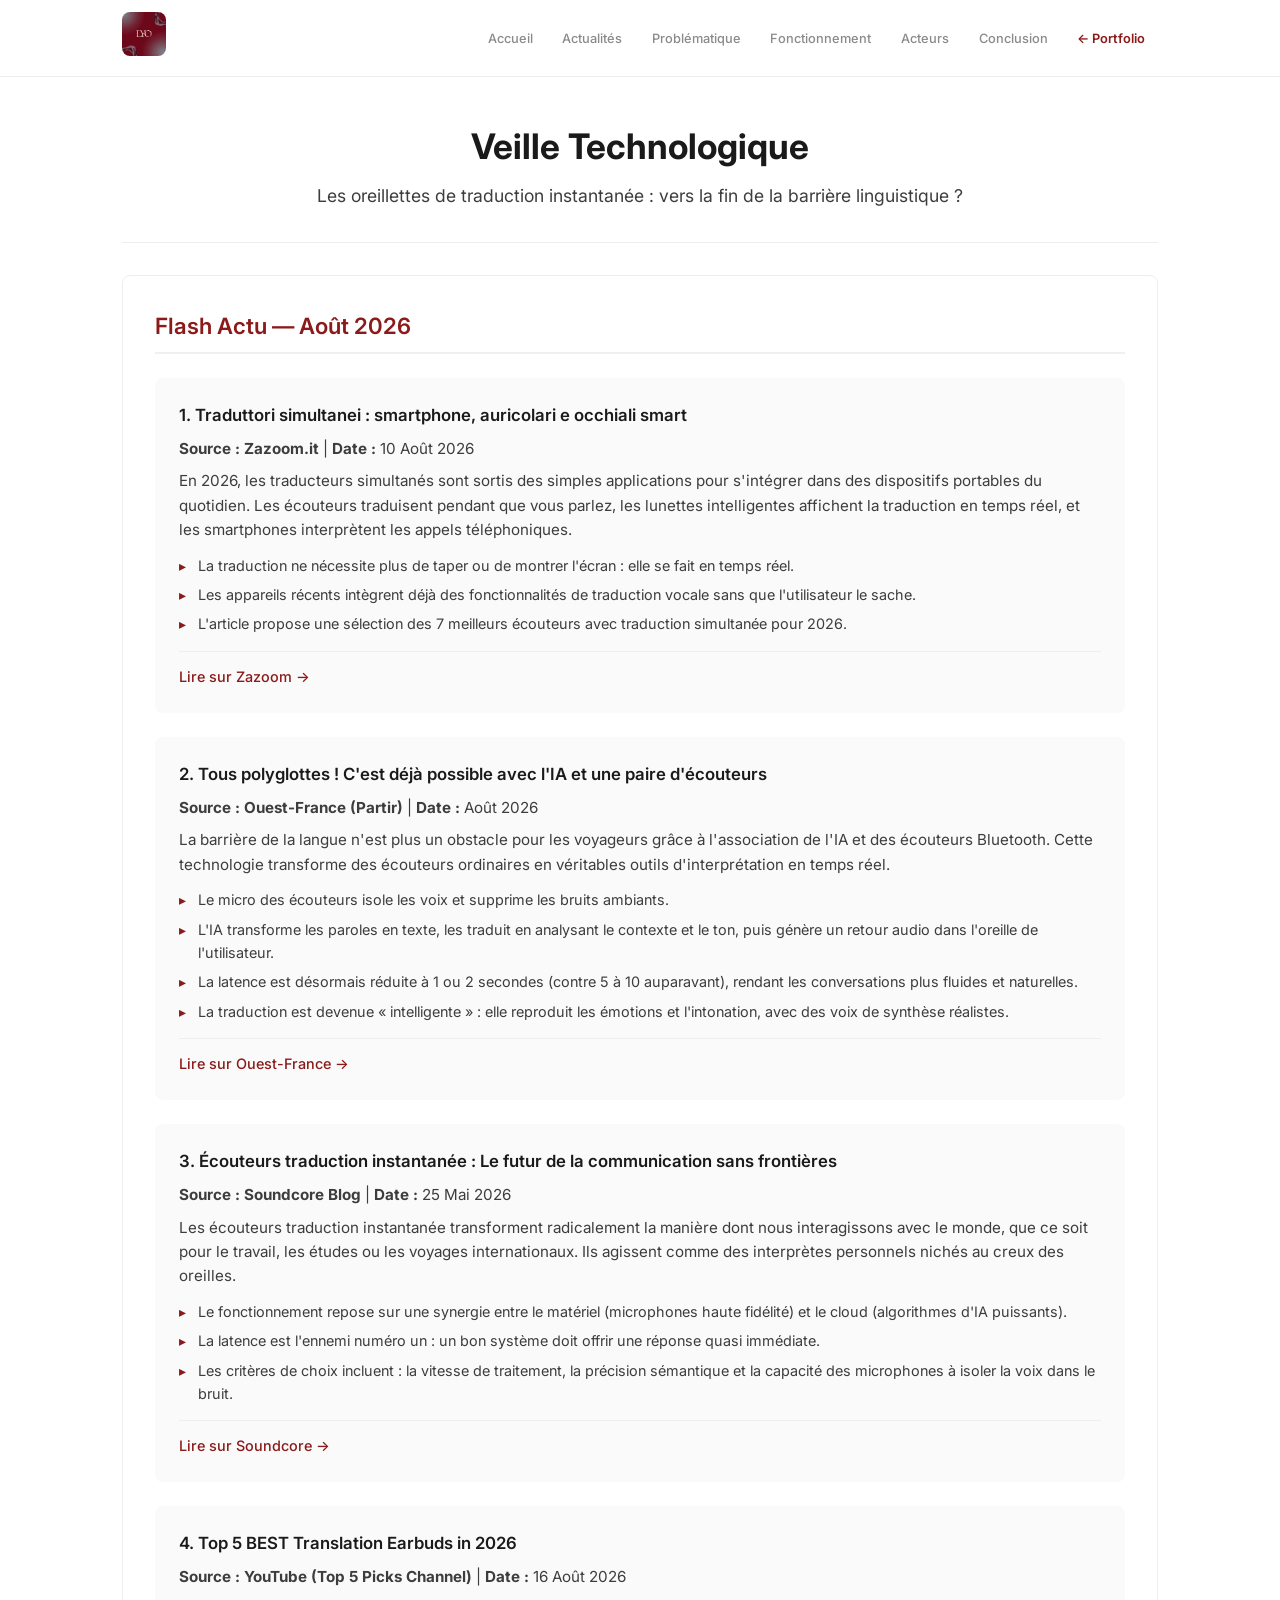
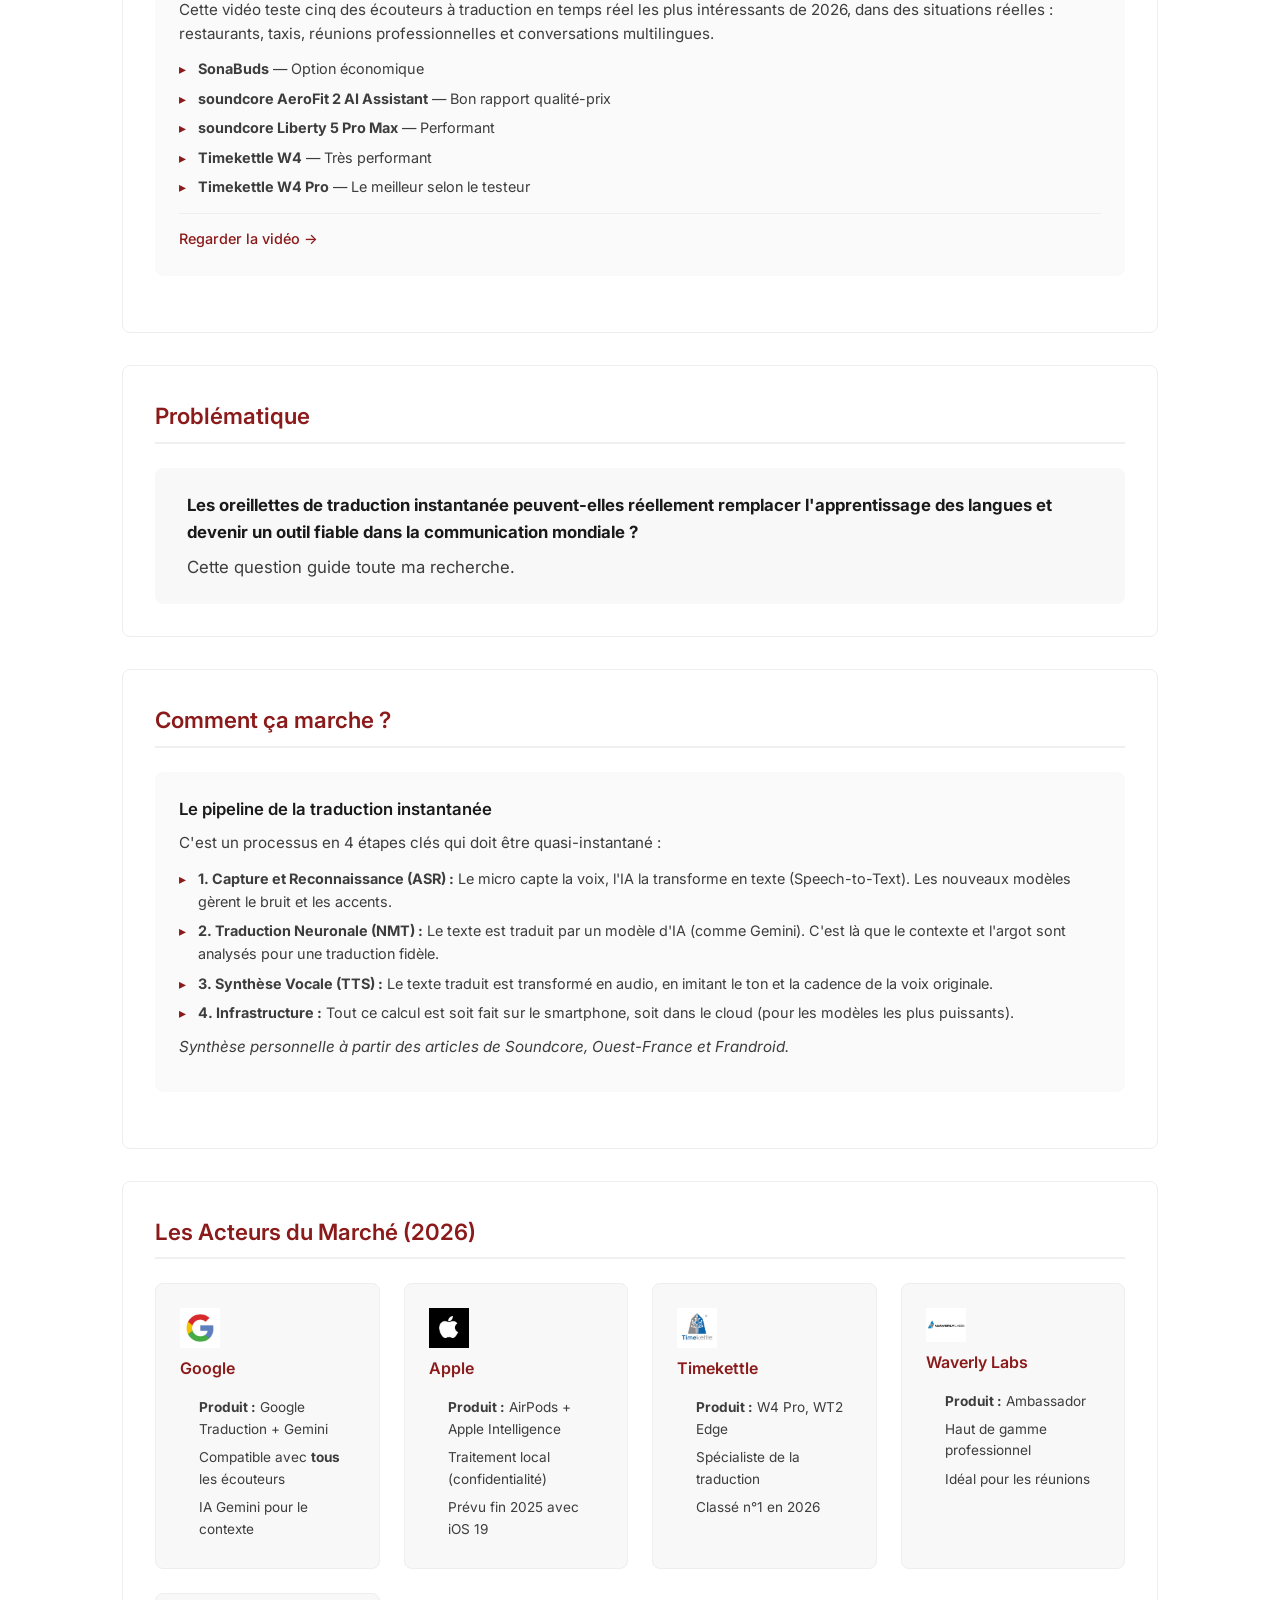
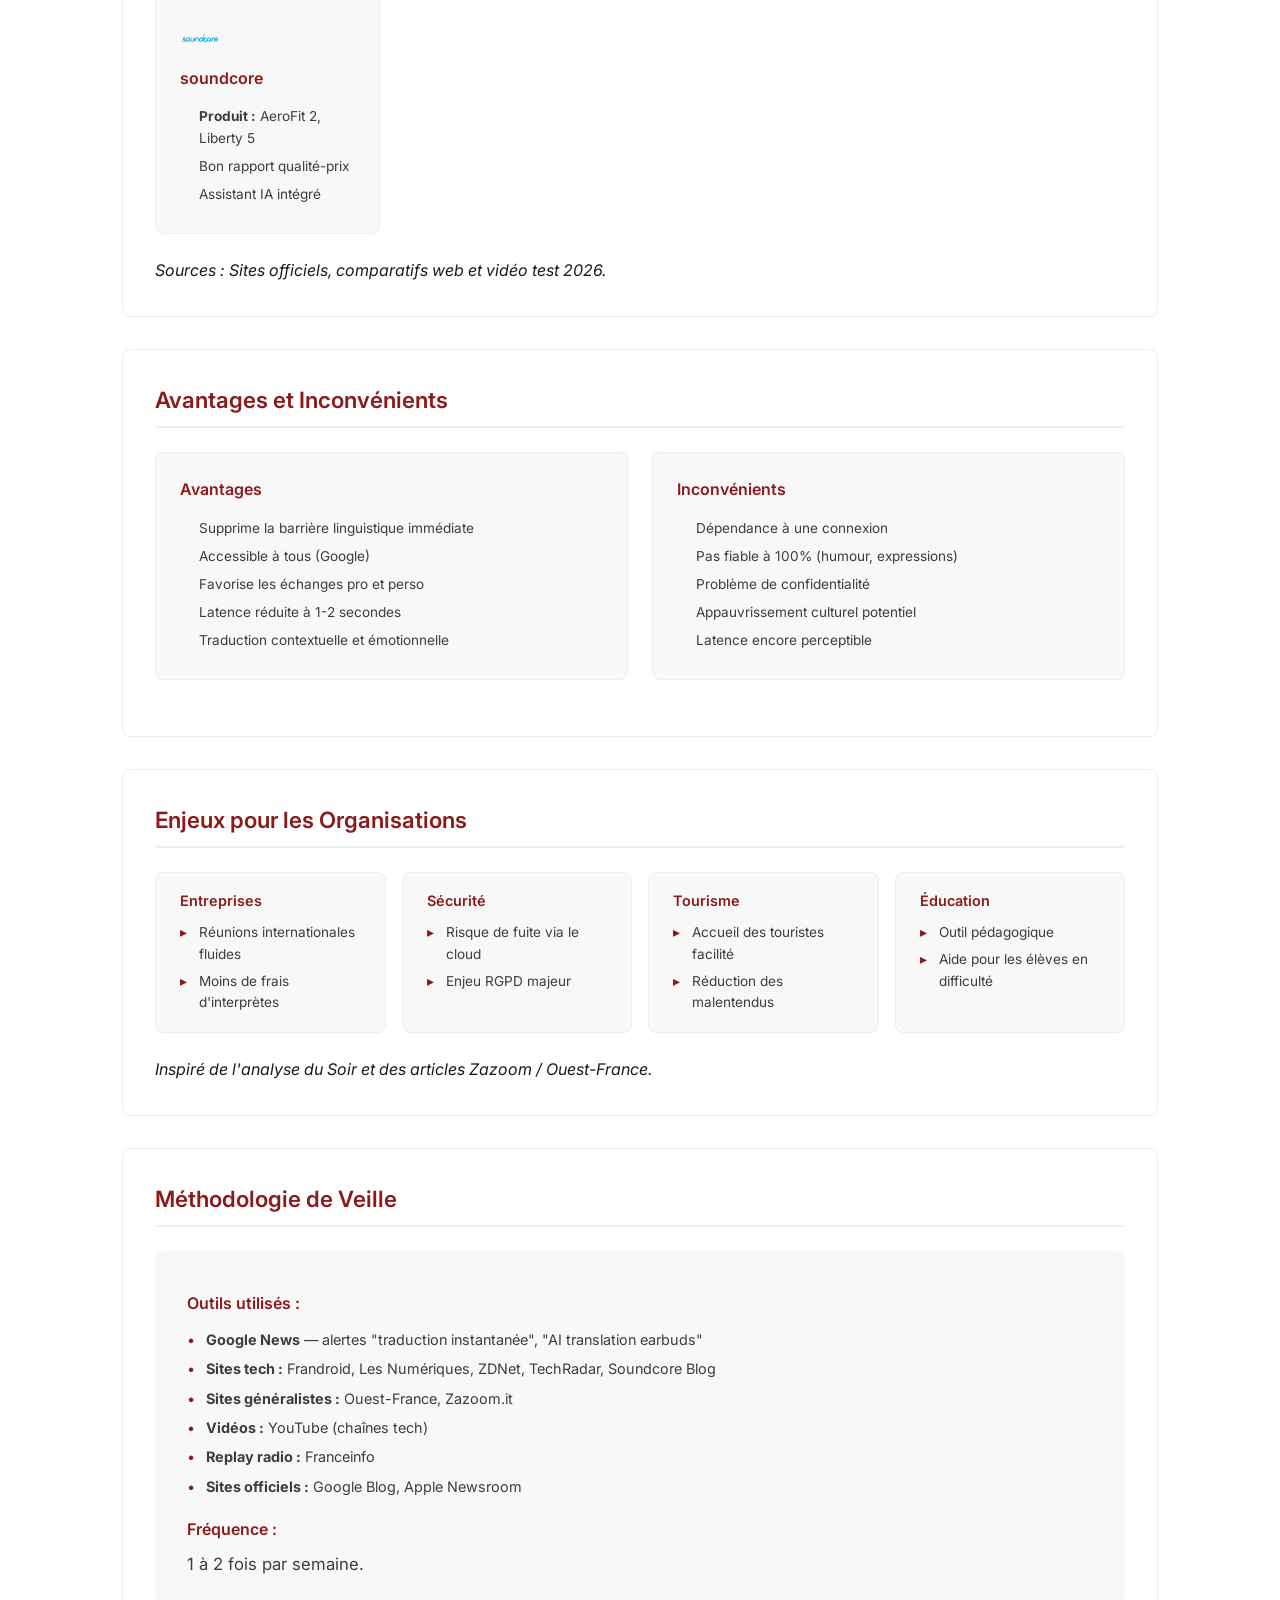
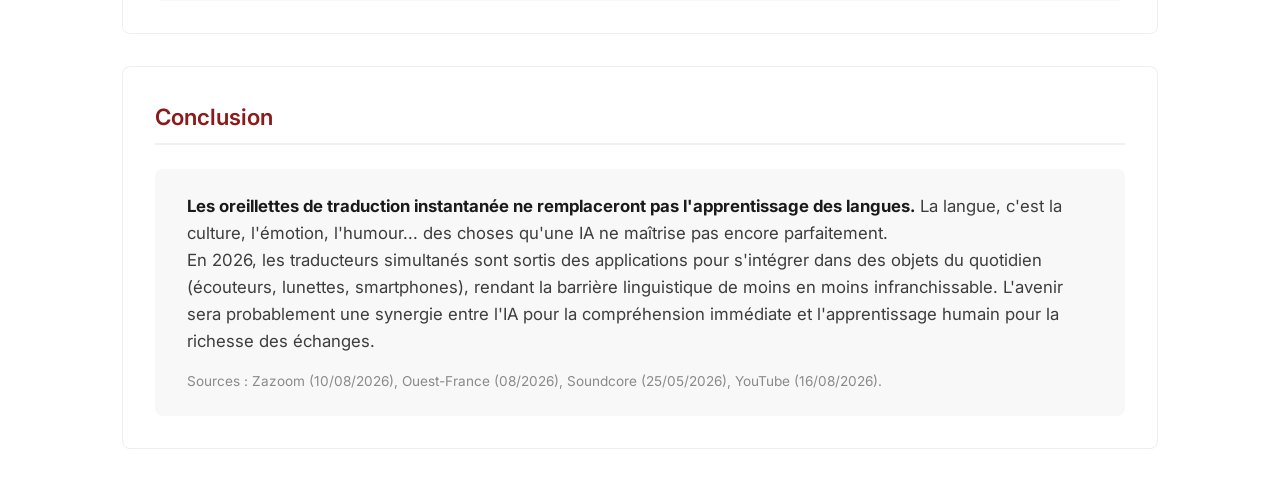
==== VeilleTechnoLucre.html @ 2dcf443d "Add files via upload" ====
<!DOCTYPE html>
<html lang="fr">
<head>
    <meta charset="UTF-8">
    <meta name="viewport" content="width=device-width, initial-scale=1.0">
    <title>Veille Techno - Lucrezia Ogah</title>
    <link rel="icon" href="image/Lyo.png">
    <!-- J'importe Font Awesome pour les icônes -->
    <link rel="stylesheet" href="https://cdnjs.cloudflare.com/ajax/libs/font-awesome/6.5.0/css/all.min.css">
    <!-- J'importe la police Inter -->
    <link href="https://fonts.googleapis.com/css2?family=Inter:wght@300;400;500;600;700;800;900&display=swap" rel="stylesheet">

    <style>
        /*  CSS DE LA PAGE VEILLE (en harmonie avec le portfolio) */
        /* 1. VARIABLES */
        :root {
            --noir: #1a1a1a;
            --blanc: #ffffff;
            --gris-clair: #f5f5f5;
            --gris: #8a8a8a;
            --gris-fonce: #3d3d3d;
            --accent: #8b1a1a;
            --accent-clair: #b33a3a;
            --police: 'Inter', 'Helvetica Neue', sans-serif;
        }

        /* 2. RESET */
        * {
            margin: 0;
            padding: 0;
            box-sizing: border-box;
        }

        body {
            font-family: var(--police);
            background: var(--blanc);
            color: var(--noir);
            line-height: 1.6;
            padding-top: 70px;
        }

        a {
            color: inherit;
            text-decoration: none;
        }
        a:hover {
            color: var(--accent);
        }

        .conteneur {
            max-width: 1100px;
            margin: 0 auto;
            padding: 0 2rem;
        }

        /* 3. NAVIGATION (identique à ton header principal) */
        .navigation-veille {
            position: fixed;
            top: 0;
            left: 0;
            width: 100%;
            z-index: 1000;
            background: rgba(255, 255, 255, 0.95);
            backdrop-filter: blur(10px);
            border-bottom: 1px solid #eee;
            padding: 0.75rem 0;
        }

        .navigation-veille .conteneur {
            display: flex;
            justify-content: space-between;
            align-items: center;
        }

        .logo img {
            width: 44px;
            height: 44px;
            border-radius: 8px;
        }

        .menu {
            display: flex;
            list-style: none;
            gap: 0.25rem;
            flex-wrap: wrap;
        }

        .menu a {
            padding: 0.4rem 0.8rem;
            font-size: 0.8rem;
            font-weight: 500;
            color: var(--gris);
            border-radius: 4px;
            transition: all 0.2s ease;
        }

        .menu a:hover {
            color: var(--noir);
            background: #f0f0f0;
        }

        /* 4. EN-TÊTE DE LA PAGE */
        .en-tete-veille {
            text-align: center;
            padding: 3rem 0 2rem;
            border-bottom: 1px solid #eee;
            margin-bottom: 2rem;
        }

        .en-tete-veille h2 {
            font-size: 2.2rem;
            font-weight: 700;
            color: var(--noir);
        }

        .en-tete-veille p {
            font-size: 1.1rem;
            color: var(--gris-fonce);
            margin-top: 0.5rem;
        }

        /* 5. SECTIONS DE VEILLE */
        .sujet-veille {
            background: var(--blanc);
            border-radius: 8px;
            padding: 2rem;
            margin-bottom: 2rem;
            border: 1px solid #eee;
            transition: all 0.2s ease;
        }

        .sujet-veille:hover {
            border-color: var(--accent);
        }

        .sujet-veille h3 {
            font-size: 1.4rem;
            font-weight: 600;
            color: var(--accent);
            margin-bottom: 1.5rem;
            padding-bottom: 0.5rem;
            border-bottom: 2px solid #f0f0f0;
        }

        /* 6. BLOCS D'EXPLICATION (articles) */
        .bloc-explication {
            background: #fafafa;
            border-radius: 8px;
            padding: 1.5rem;
            margin-bottom: 1.5rem;
        }

        .bloc-explication h4 {
            font-size: 1.05rem;
            font-weight: 600;
            margin-bottom: 0.25rem;
            color: var(--noir);
        }

        .bloc-explication p {
            color: var(--gris-fonce);
            font-size: 0.95rem;
            margin: 0.5rem 0;
        }

        .bloc-explication ul {
            list-style: none;
            padding-left: 1.2rem;
            margin: 0.5rem 0;
        }

        .bloc-explication ul li {
            padding: 0.2rem 0;
            font-size: 0.9rem;
            color: var(--gris-fonce);
            position: relative;
        }

        .bloc-explication ul li::before {
            content: '▸';
            position: absolute;
            left: -1.2rem;
            color: var(--accent);
        }

        .reference-source {
            margin-top: 0.75rem;
            padding-top: 0.75rem;
            border-top: 1px solid #eee;
        }

        .reference-source a {
            color: var(--accent);
            font-weight: 500;
            font-size: 0.9rem;
        }

        .reference-source a:hover {
            text-decoration: underline;
        }

        /* 7. PROBLÉMATIQUE */
        .points-cles {
            background: #f8f8f8;
            border-radius: 8px;
            padding: 1.5rem 2rem;
        }

        .points-cles p {
            font-size: 1.05rem;
            color: var(--gris-fonce);
        }

        .points-cles p strong {
            color: var(--noir);
        }

        .points-cles h4 {
            font-size: 1rem;
            font-weight: 600;
            color: var(--accent);
            margin-top: 1rem;
            margin-bottom: 0.5rem;
        }

        .points-cles ul {
            list-style: none;
            padding-left: 1.2rem;
        }

        .points-cles ul li {
            padding: 0.2rem 0;
            font-size: 0.9rem;
            color: var(--gris-fonce);
            position: relative;
        }

        .points-cles ul li::before {
            content: '•';
            position: absolute;
            left: -1.2rem;
            color: var(--accent);
        }

        /* 8. GRILLE COMPARAISON (acteurs) */
        .grille-comparaison {
            display: grid;
            grid-template-columns: repeat(auto-fit, minmax(220px, 1fr));
            gap: 1.5rem;
            margin: 1.5rem 0;
        }

        .avantages-inconvenients {
            background: #f8f8f8;
            border-radius: 8px;
            padding: 1.5rem;
            border: 1px solid #eee;
            transition: all 0.2s ease;
        }

        .avantages-inconvenients:hover {
            border-color: var(--accent);
        }

        .avantages-inconvenients h4 {
            font-size: 1rem;
            font-weight: 600;
            color: var(--accent);
            margin-bottom: 0.75rem;
        }

        .avantages-inconvenients img {
            display: block;
            margin-bottom: 0.5rem;
        }

        .liste-avantages,
        .liste-inconvenients {
            list-style: none;
            padding-left: 1.2rem;
        }

        .liste-avantages li,
        .liste-inconvenients li {
            padding: 0.2rem 0;
            font-size: 0.85rem;
            color: var(--gris-fonce);
            position: relative;
        }

        .liste-avantages li::before {
            position: absolute;
            left: -1.5rem;
            font-size: 0.8rem;
        }

        .liste-inconvenients li::before {
            position: absolute;
            left: -1.5rem;
            font-size: 0.8rem;
        }

        /* 9. IMPACTS (enjeux organisations) */
        .impact-emploi {
            display: grid;
            grid-template-columns: repeat(auto-fit, minmax(200px, 1fr));
            gap: 1rem;
            margin: 1.5rem 0;
        }

        .categorie-impact {
            background: #f8f8f8;
            border-radius: 8px;
            padding: 1rem 1.5rem;
            border: 1px solid #eee;
        }

        .categorie-impact h4 {
            font-size: 0.9rem;
            font-weight: 600;
            color: var(--accent);
            margin-bottom: 0.5rem;
        }

        .categorie-impact ul {
            list-style: none;
            padding-left: 1.2rem;
        }

        .categorie-impact ul li {
            padding: 0.15rem 0;
            font-size: 0.85rem;
            color: var(--gris-fonce);
            position: relative;
        }

        .categorie-impact ul li::before {
            content: '▸';
            position: absolute;
            left: -1.2rem;
            color: var(--accent);
        }

        /* 10. RESPONSIVE */
        @media (max-width: 768px) {
            body {
                padding-top: 60px;
            }

            .menu {
                display: none;
                flex-direction: column;
                position: absolute;
                top: 100%;
                left: 1rem;
                right: 1rem;
                background: var(--blanc);
                border: 1px solid #eee;
                border-radius: 8px;
                padding: 1rem;
                box-shadow: 0 8px 24px rgba(0, 0, 0, 0.06);
            }

            .menu.active {
                display: flex;
            }

            .menu a {
                padding: 0.6rem 1rem;
                text-align: center;
            }

            /* Menu burger (ajout rapide pour mobile) */
            .burger-veille {
                display: flex;
                flex-direction: column;
                gap: 4px;
                cursor: pointer;
                padding: 4px;
            }

            .burger-veille span {
                display: block;
                width: 24px;
                height: 2px;
                background: var(--noir);
                transition: all 0.2s ease;
            }

            .burger-veille.active span:nth-child(1) {
                transform: rotate(45deg) translate(4px, 4px);
            }
            .burger-veille.active span:nth-child(2) {
                opacity: 0;
            }
            .burger-veille.active span:nth-child(3) {
                transform: rotate(-45deg) translate(4px, -4px);
            }

            .grille-comparaison,
            .impact-emploi {
                grid-template-columns: 1fr;
            }

            .sujet-veille {
                padding: 1rem;
            }

            .bloc-explication {
                padding: 1rem;
            }

            .en-tete-veille h2 {
                font-size: 1.6rem;
            }
        }

        @media (min-width: 769px) {
            .burger-veille {
                display: none;
            }
        }
    </style>
</head>
<body>

    <!-- MENU DE NAVIGATION -->
    <nav class="navigation-veille">
        <div class="conteneur">
            <div class="logo">
                <img src="image/Lyo.png" alt="Logo Lucrezia">
            </div>
            <ul class="menu" id="menuVeille">
                <li><a href="#accueil">Accueil</a></li>
                <li><a href="#actualites">Actualités</a></li>
                <li><a href="#problematique">Problématique</a></li>
                <li><a href="#fonctionnement">Fonctionnement</a></li>
                <li><a href="#acteurs">Acteurs</a></li>
                <li><a href="#conclusion">Conclusion</a></li>
                <li><a href="index.html" style="color:var(--accent); font-weight:600;">← Portfolio</a></li>
            </ul>
            <div class="burger-veille" id="burgerVeille">
                <span></span>
                <span></span>
                <span></span>
            </div>
        </div>
    </nav>

    <!-- SECTION PRINCIPALE -->
    <section id="veille_technologique">
        <div class="conteneur">

            <!-- EN-TETE -->
            <div id="accueil" class="en-tete-veille">
                <h2>Veille Technologique</h2>
                <p>Les oreillettes de traduction instantanée : vers la fin de la barrière linguistique ?</p>
            </div>

            <!-- ACTUALITÉS -->
            <div id="actualites" class="sujet-veille">
                <h3>Flash Actu — Août 2026</h3>

                <!-- Article 1 - Zazoom (10/08/2026) -->
                <div class="bloc-explication">
                    <h4>1. Traduttori simultanei : smartphone, auricolari e occhiali smart</h4>
                    <p><strong>Source : Zazoom.it</strong> | <strong>Date :</strong> 10 Août 2026</p>
                    <p>En 2026, les traducteurs simultanés sont sortis des simples applications pour s'intégrer dans des dispositifs portables du quotidien. Les écouteurs traduisent pendant que vous parlez, les lunettes intelligentes affichent la traduction en temps réel, et les smartphones interprètent les appels téléphoniques.</p>
                    <ul>
                        <li>La traduction ne nécessite plus de taper ou de montrer l'écran : elle se fait en temps réel.</li>
                        <li>Les appareils récents intègrent déjà des fonctionnalités de traduction vocale sans que l'utilisateur le sache.</li>
                        <li>L'article propose une sélection des 7 meilleurs écouteurs avec traduction simultanée pour 2026.</li>
                    </ul>
                    <div class="reference-source">
                        <a href="https://www.zazoom.it/2026-08-10/traduttori-simultanei-smartphone-auricolari-e-occhiali-smart-promettono-conversazioni-in-tutte-le-lingue-utilissimi-in-viaggio-ecco-quale-scegliere/19553431/" target="_blank">Lire sur Zazoom →</a>
                    </div>
                </div>

                <!-- Article 2 - Ouest-France -->
                <div class="bloc-explication">
                    <h4>2. Tous polyglottes ! C'est déjà possible avec l'IA et une paire d'écouteurs</h4>
                    <p><strong>Source : Ouest-France (Partir)</strong> | <strong>Date :</strong> Août 2026</p>
                    <p>La barrière de la langue n'est plus un obstacle pour les voyageurs grâce à l'association de l'IA et des écouteurs Bluetooth. Cette technologie transforme des écouteurs ordinaires en véritables outils d'interprétation en temps réel.</p>
                    <ul>
                        <li>Le micro des écouteurs isole les voix et supprime les bruits ambiants.</li>
                        <li>L'IA transforme les paroles en texte, les traduit en analysant le contexte et le ton, puis génère un retour audio dans l'oreille de l'utilisateur.</li>
                        <li>La latence est désormais réduite à 1 ou 2 secondes (contre 5 à 10 auparavant), rendant les conversations plus fluides et naturelles.</li>
                        <li>La traduction est devenue « intelligente » : elle reproduit les émotions et l'intonation, avec des voix de synthèse réalistes.</li>
                    </ul>
                    <div class="reference-source">
                        <a href="https://partir.ouest-france.fr/magazine/tous-polyglottes-cest-deja-possible-avec-lia-et-une-paire-decouteurs/" target="_blank">Lire sur Ouest-France →</a>
                    </div>
                </div>

                <!-- Article 3 - Soundcore -->
                <div class="bloc-explication">
                    <h4>3. Écouteurs traduction instantanée : Le futur de la communication sans frontières</h4>
                    <p><strong>Source : Soundcore Blog</strong> | <strong>Date :</strong> 25 Mai 2026</p>
                    <p>Les écouteurs traduction instantanée transforment radicalement la manière dont nous interagissons avec le monde, que ce soit pour le travail, les études ou les voyages internationaux. Ils agissent comme des interprètes personnels nichés au creux des oreilles.</p>
                    <ul>
                        <li>Le fonctionnement repose sur une synergie entre le matériel (microphones haute fidélité) et le cloud (algorithmes d'IA puissants).</li>
                        <li>La latence est l'ennemi numéro un : un bon système doit offrir une réponse quasi immédiate.</li>
                        <li>Les critères de choix incluent : la vitesse de traitement, la précision sémantique et la capacité des microphones à isoler la voix dans le bruit.</li>
                    </ul>
                    <div class="reference-source">
                        <a href="https://www.soundcore.com/fr/blogs/earbuds/instant-translation-earbuds" target="_blank">Lire sur Soundcore →</a>
                    </div>
                </div>

                <!-- Vidéo YouTube -->
                <div class="bloc-explication">
                    <h4>4. Top 5 BEST Translation Earbuds in 2026</h4>
                    <p><strong>Source : YouTube (Top 5 Picks Channel)</strong> | <strong>Date :</strong> 16 Août 2026</p>
                    <p>Cette vidéo teste cinq des écouteurs à traduction en temps réel les plus intéressants de 2026, dans des situations réelles : restaurants, taxis, réunions professionnelles et conversations multilingues.</p>
                    <ul>
                        <li><strong> SonaBuds</strong> — Option économique</li>
                        <li><strong>soundcore AeroFit 2 AI Assistant</strong> — Bon rapport qualité-prix</li>
                        <li><strong>soundcore Liberty 5 Pro Max</strong> — Performant</li>
                        <li><strong>Timekettle W4</strong> — Très performant</li>
                        <li><strong>Timekettle W4 Pro</strong> — Le meilleur selon le testeur</li>
                    </ul>
                    <div class="reference-source">
                        <a href="https://www.youtube.com/watch?v=rtAZ2vr7yak" target="_blank">Regarder la vidéo →</a>
                    </div>
                </div>
            </div>

            <!-- PROBLÉMATIQUE -->
            <div id="problematique" class="sujet-veille">
                <h3>Problématique</h3>
                <div class="points-cles">
                    <p><strong>Les oreillettes de traduction instantanée peuvent-elles réellement remplacer l'apprentissage des langues et devenir un outil fiable dans la communication mondiale ?</strong></p>
                    <p style="margin-top:0.5rem;">Cette question guide toute ma recherche.</p>
                </div>
            </div>

            <!-- FONCTIONNEMENT -->
            <div id="fonctionnement" class="sujet-veille">
                <h3>Comment ça marche ?</h3>
                <div class="bloc-explication">
                    <h4>Le pipeline de la traduction instantanée</h4>
                    <p>C'est un processus en 4 étapes clés qui doit être quasi-instantané :</p>
                    <ul>
                        <li><strong>1. Capture et Reconnaissance (ASR) :</strong> Le micro capte la voix, l'IA la transforme en texte (Speech-to-Text). Les nouveaux modèles gèrent le bruit et les accents.</li>
                        <li><strong>2. Traduction Neuronale (NMT) :</strong> Le texte est traduit par un modèle d'IA (comme Gemini). C'est là que le contexte et l'argot sont analysés pour une traduction fidèle.</li>
                        <li><strong>3. Synthèse Vocale (TTS) :</strong> Le texte traduit est transformé en audio, en imitant le ton et la cadence de la voix originale.</li>
                        <li><strong>4. Infrastructure :</strong> Tout ce calcul est soit fait sur le smartphone, soit dans le cloud (pour les modèles les plus puissants).</li>
                    </ul>
                    <p><em>Synthèse personnelle à partir des articles de Soundcore, Ouest-France et Frandroid.</em></p>
                </div>
            </div>

            <!-- ACTEURS -->
            <div id="acteurs" class="sujet-veille">
                <h3>Les Acteurs du Marché (2026)</h3>
                <div class="grille-comparaison">
                    <div class="avantages-inconvenients">
                        <img src="image/Google.png" alt="Google" width="40px">
                        <h4>Google</h4>
                        <ul class="liste-avantages">
                            <li><strong>Produit :</strong> Google Traduction + Gemini</li>
                            <li>Compatible avec <strong>tous</strong> les écouteurs</li>
                            <li>IA Gemini pour le contexte</li>
                        </ul>
                    </div>
                    <div class="avantages-inconvenients">
                        <img src="image/Apple.png" alt="Apple" width="40px">
                        <h4>Apple</h4>
                        <ul class="liste-avantages">
                            <li><strong>Produit :</strong> AirPods + Apple Intelligence</li>
                            <li>Traitement local (confidentialité)</li>
                            <li>Prévu fin 2025 avec iOS 19</li>
                        </ul>
                    </div>
                    <div class="avantages-inconvenients">
                        <img src="image/Timekettle.png" alt="Timekettle" width="40px">
                        <h4>Timekettle</h4>
                        <ul class="liste-avantages">
                            <li><strong>Produit :</strong> W4 Pro, WT2 Edge</li>
                            <li>Spécialiste de la traduction</li>
                            <li>Classé n°1 en 2026</li>
                        </ul>
                    </div>
                    <div class="avantages-inconvenients">
                        <img src="image/WaverlyLabs.png" alt="Waverly Labs" width="40px">
                        <h4>Waverly Labs</h4>
                        <ul class="liste-avantages">
                            <li><strong>Produit :</strong> Ambassador</li>
                            <li>Haut de gamme professionnel</li>
                            <li>Idéal pour les réunions</li>
                        </ul>
                    </div>
                    <div class="avantages-inconvenients">
                        <img src="image/soundcore.png" alt="soundcore" width="40px">
                        <h4>soundcore</h4>
                        <ul class="liste-avantages">
                            <li><strong>Produit :</strong> AeroFit 2, Liberty 5</li>
                            <li>Bon rapport qualité-prix</li>
                            <li>Assistant IA intégré</li>
                        </ul>
                    </div>
                </div>
                <p><em>Sources : Sites officiels, comparatifs web et vidéo test 2026.</em></p>
            </div>

            <!-- AVANTAGES / INCONVÉNIENTS -->
            <div class="sujet-veille">
                <h3>Avantages et Inconvénients</h3>
                <div class="grille-comparaison">
                    <div class="avantages-inconvenients">
                        <h4>Avantages</h4>
                        <ul class="liste-avantages">
                            <li>Supprime la barrière linguistique immédiate</li>
                            <li>Accessible à tous (Google)</li>
                            <li>Favorise les échanges pro et perso</li>
                            <li>Latence réduite à 1-2 secondes</li>
                            <li>Traduction contextuelle et émotionnelle</li>
                        </ul>
                    </div>
                    <div class="avantages-inconvenients">
                        <h4>Inconvénients</h4>
                        <ul class="liste-inconvenients">
                            <li>Dépendance à une connexion</li>
                            <li>Pas fiable à 100% (humour, expressions)</li>
                            <li>Problème de confidentialité</li>
                            <li>Appauvrissement culturel potentiel</li>
                            <li>Latence encore perceptible</li>
                        </ul>
                    </div>
                </div>
            </div>

            <!-- ENJEUX ORGANISATIONNELS -->
            <div class="sujet-veille">
                <h3>Enjeux pour les Organisations</h3>
                <div class="impact-emploi">
                    <div class="categorie-impact">
                        <h4>Entreprises</h4>
                        <ul>
                            <li>Réunions internationales fluides</li>
                            <li>Moins de frais d'interprètes</li>
                        </ul>
                    </div>
                    <div class="categorie-impact">
                        <h4>Sécurité</h4>
                        <ul>
                            <li>Risque de fuite via le cloud</li>
                            <li>Enjeu RGPD majeur</li>
                        </ul>
                    </div>
                    <div class="categorie-impact">
                        <h4>Tourisme</h4>
                        <ul>
                            <li>Accueil des touristes facilité</li>
                            <li>Réduction des malentendus</li>
                        </ul>
                    </div>
                    <div class="categorie-impact">
                        <h4>Éducation</h4>
                        <ul>
                            <li>Outil pédagogique</li>
                            <li>Aide pour les élèves en difficulté</li>
                        </ul>
                    </div>
                </div>
                <p><em>Inspiré de l'analyse du Soir et des articles Zazoom / Ouest-France.</em></p>
            </div>

            <!-- MÉTHODOLOGIE -->
            <div class="sujet-veille">
                <h3>Méthodologie de Veille</h3>
                <div class="points-cles">
                    <h4>Outils utilisés :</h4>
                    <ul>
                        <li><strong>Google News</strong> — alertes "traduction instantanée", "AI translation earbuds"</li>
                        <li><strong>Sites tech :</strong> Frandroid, Les Numériques, ZDNet, TechRadar, Soundcore Blog</li>
                        <li><strong>Sites généralistes :</strong> Ouest-France, Zazoom.it</li>
                        <li><strong>Vidéos :</strong> YouTube (chaînes tech)</li>
                        <li><strong>Replay radio :</strong> Franceinfo</li>
                        <li><strong>Sites officiels :</strong> Google Blog, Apple Newsroom</li>
                    </ul>
                    <h4>Fréquence :</h4>
                    <p>1 à 2 fois par semaine.</p>
                </div>
            </div>

            <!-- CONCLUSION -->
            <div id="conclusion" class="sujet-veille">
                <h3>Conclusion</h3>
                <div class="points-cles">
                    <p><strong>Les oreillettes de traduction instantanée ne remplaceront pas l'apprentissage des langues.</strong> La langue, c'est la culture, l'émotion, l'humour... des choses qu'une IA ne maîtrise pas encore parfaitement.</p>
                    <p>En 2026, les traducteurs simultanés sont sortis des applications pour s'intégrer dans des objets du quotidien (écouteurs, lunettes, smartphones), rendant la barrière linguistique de moins en moins infranchissable. L'avenir sera probablement une synergie entre l'IA pour la compréhension immédiate et l'apprentissage humain pour la richesse des échanges.</p>
                    <p style="margin-top:1rem; font-size:0.85rem; color:var(--gris);">
                        Sources : Zazoom (10/08/2026), Ouest-France (08/2026), Soundcore (25/05/2026), YouTube (16/08/2026).
                    </p>
                </div>
            </div>

        </div>
    </section>

    <!-- SCRIPT BURGER MENU -->
    <script>
        const burger = document.getElementById('burgerVeille');
        const menu = document.getElementById('menuVeille');

        burger.addEventListener('click', function() {
            this.classList.toggle('active');
            menu.classList.toggle('active');
        });

        // Fermer le menu en cliquant sur un lien
        document.querySelectorAll('.menu a').forEach(link => {
            link.addEventListener('click', () => {
                burger.classList.remove('active');
                menu.classList.remove('active');
            });
        });
    </script>

</body>
</html>
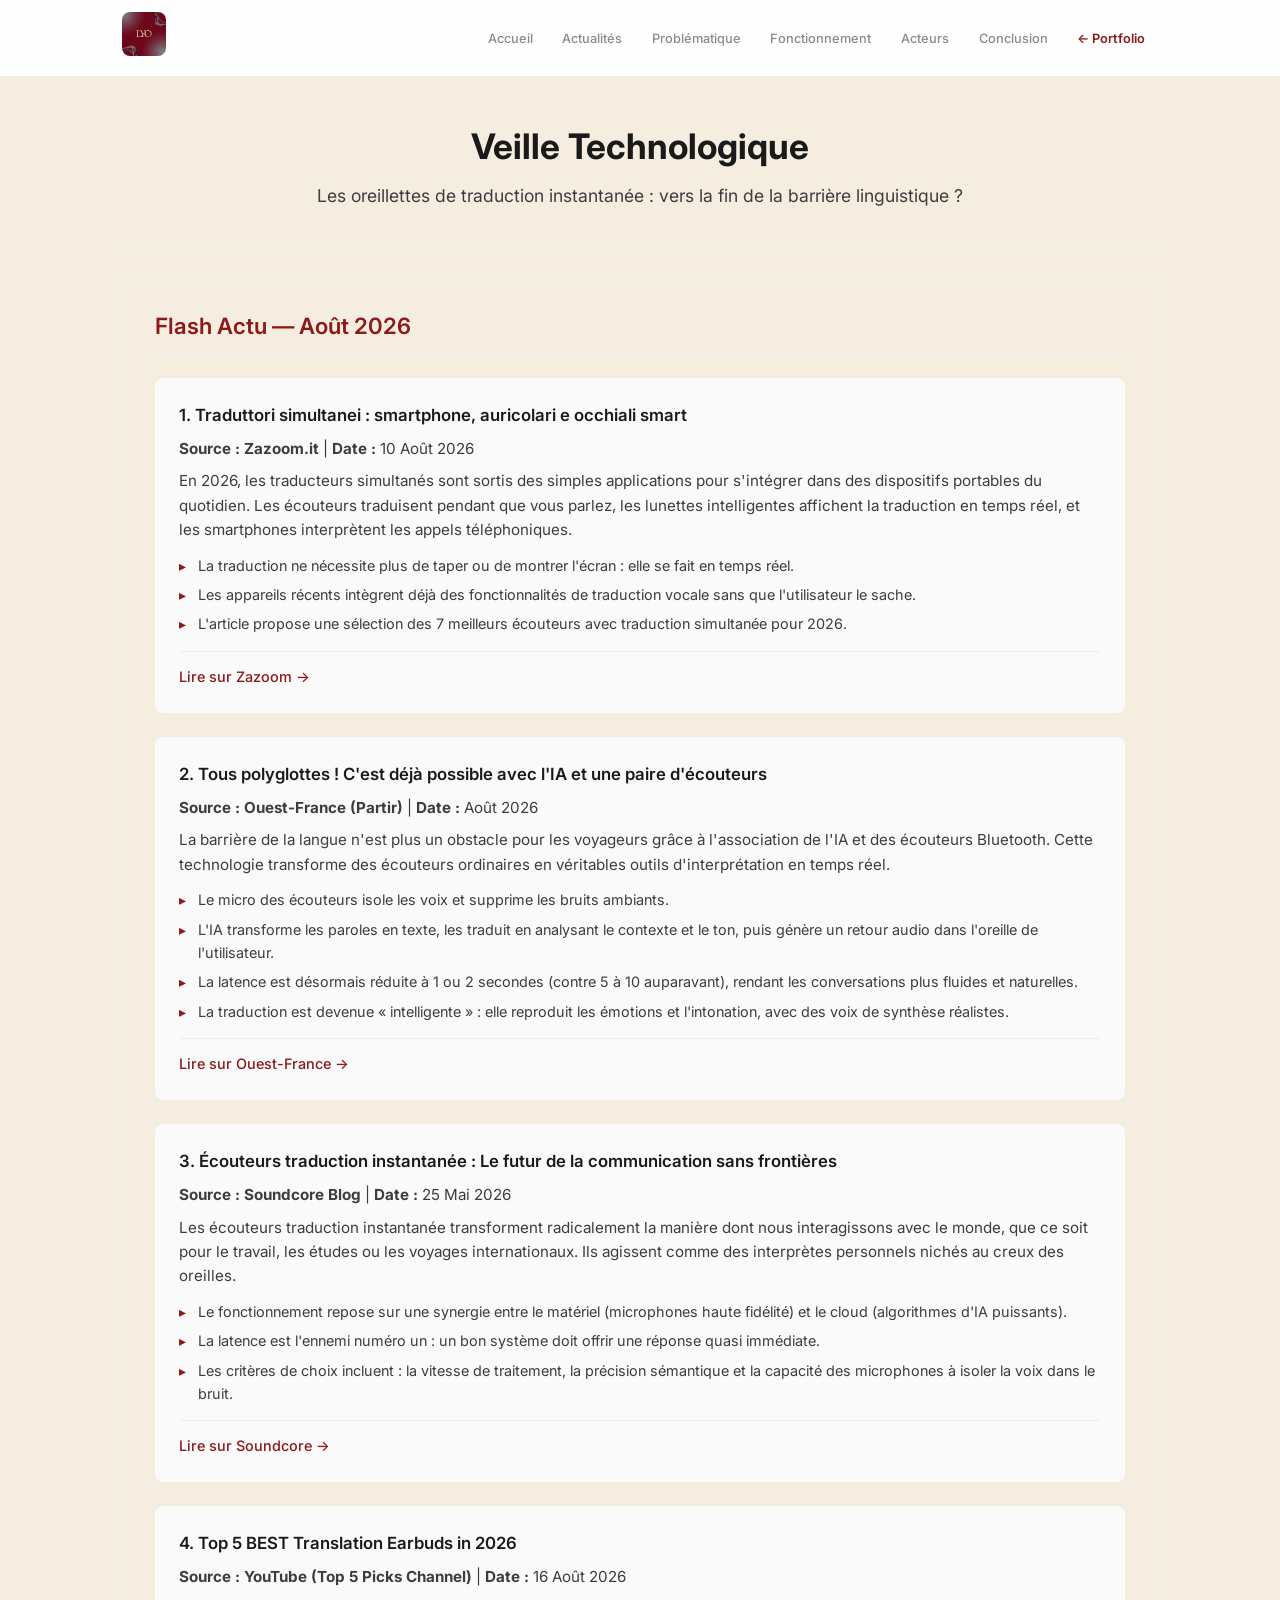
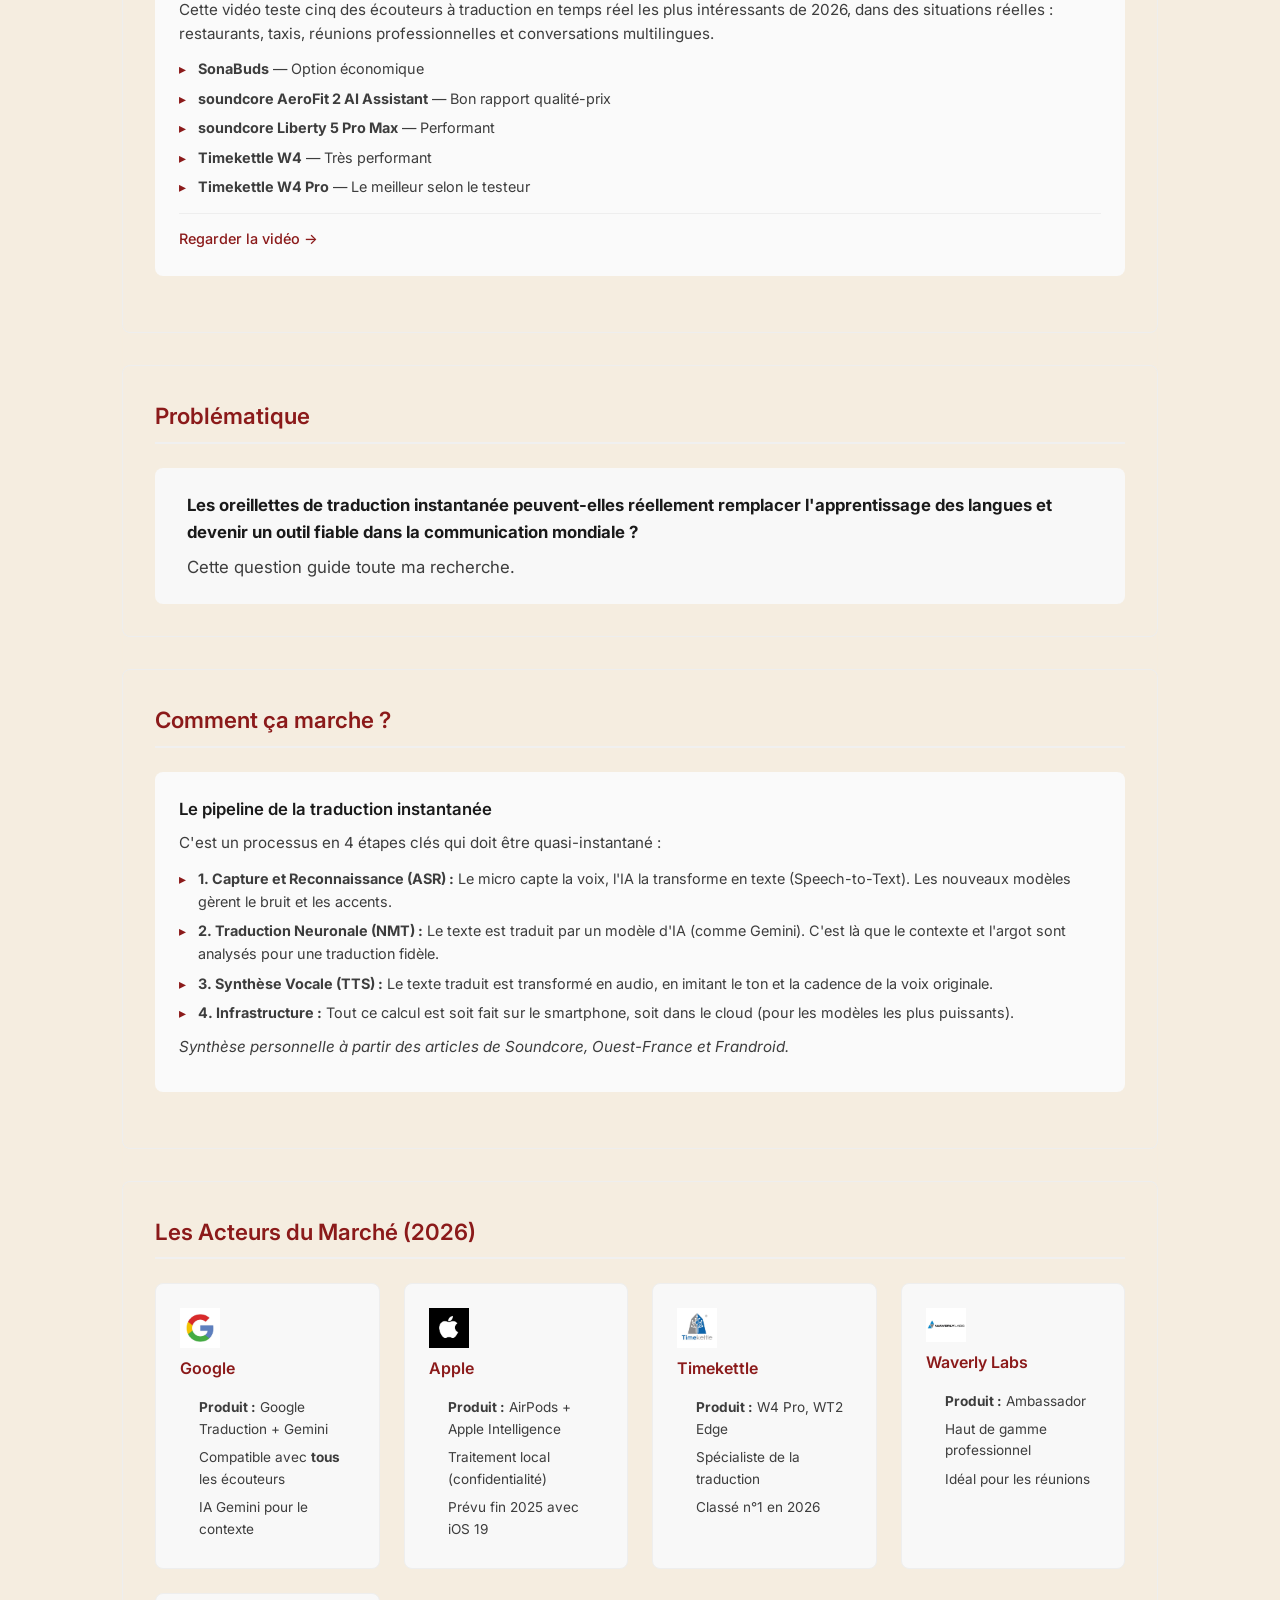
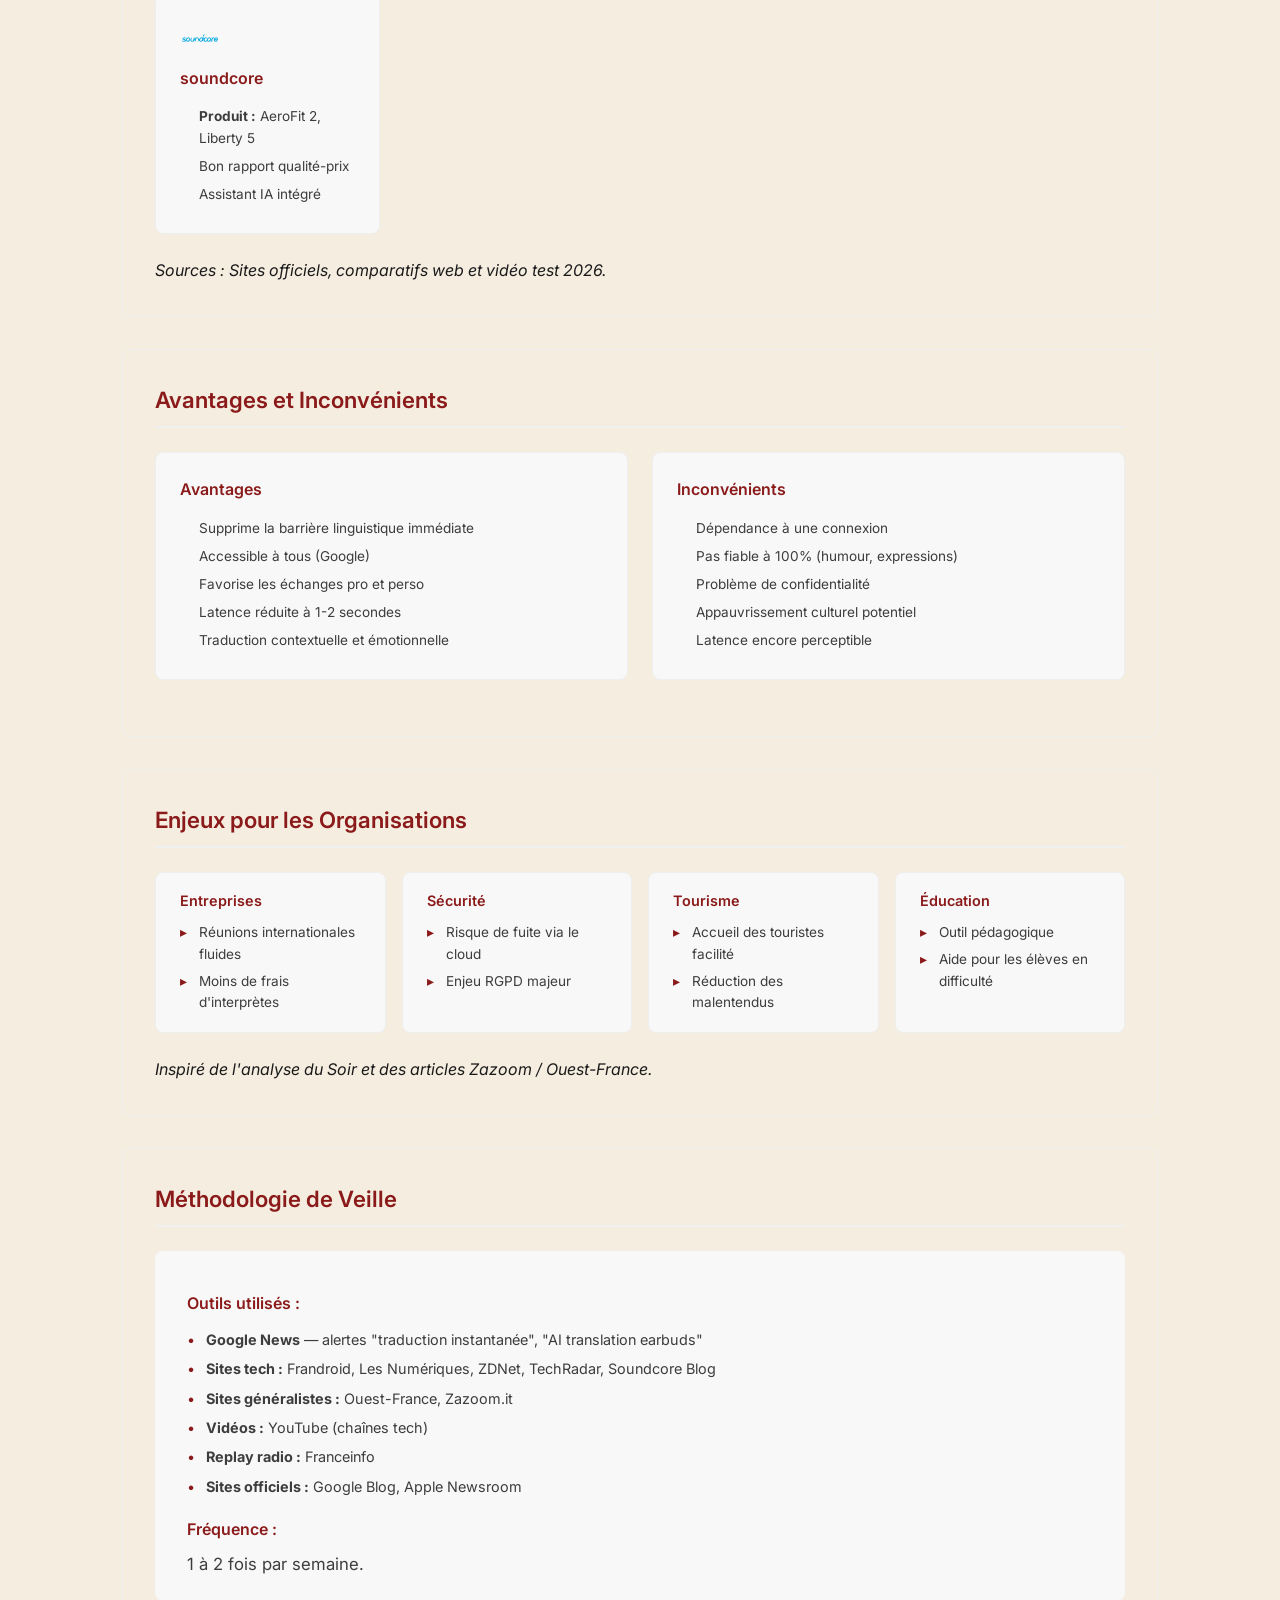
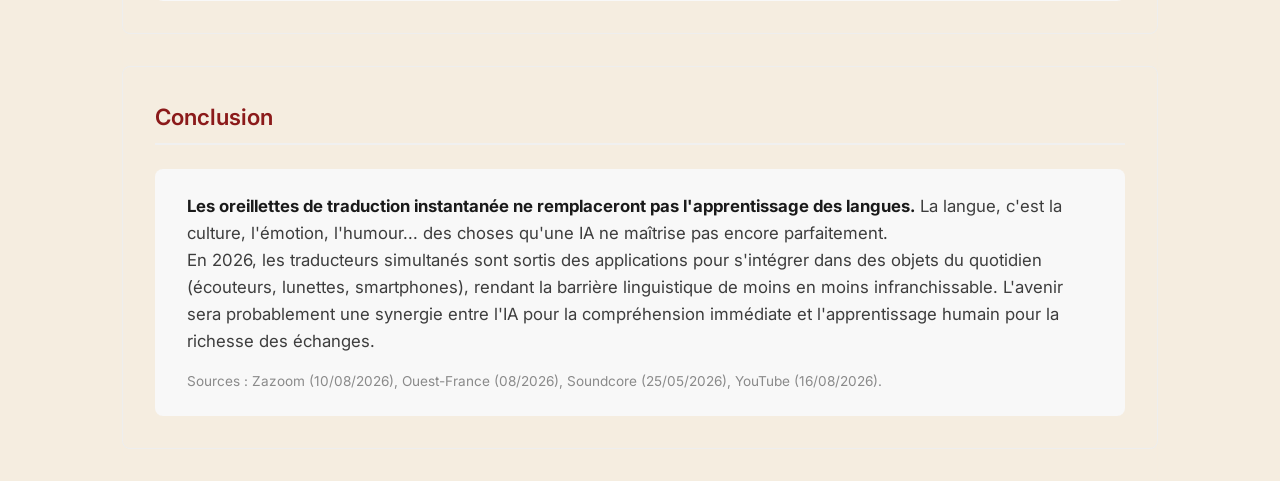
==== commit b91874f5: "Change color variables for page harmony Updated color variables for consistency in design." ====
--- a/VeilleTechnoLucre.html
+++ b/VeilleTechnoLucre.html
@@ -15,15 +15,15 @@
         /* 1. VARIABLES */
         :root {
             --noir: #1a1a1a;
-            --blanc: #ffffff;
-            --gris-clair: #f5f5f5;
+            --blanc: #f5ede0;
+            --gris-clair: #f5ede0;
             --gris: #8a8a8a;
             --gris-fonce: #3d3d3d;
             --accent: #8b1a1a;
             --accent-clair: #b33a3a;
             --police: 'Inter', 'Helvetica Neue', sans-serif;
         }
-
+        
         /* 2. RESET */
         * {
             margin: 0;
@@ -719,4 +719,4 @@
     </script>
 
 </body>
-</html>+</html>
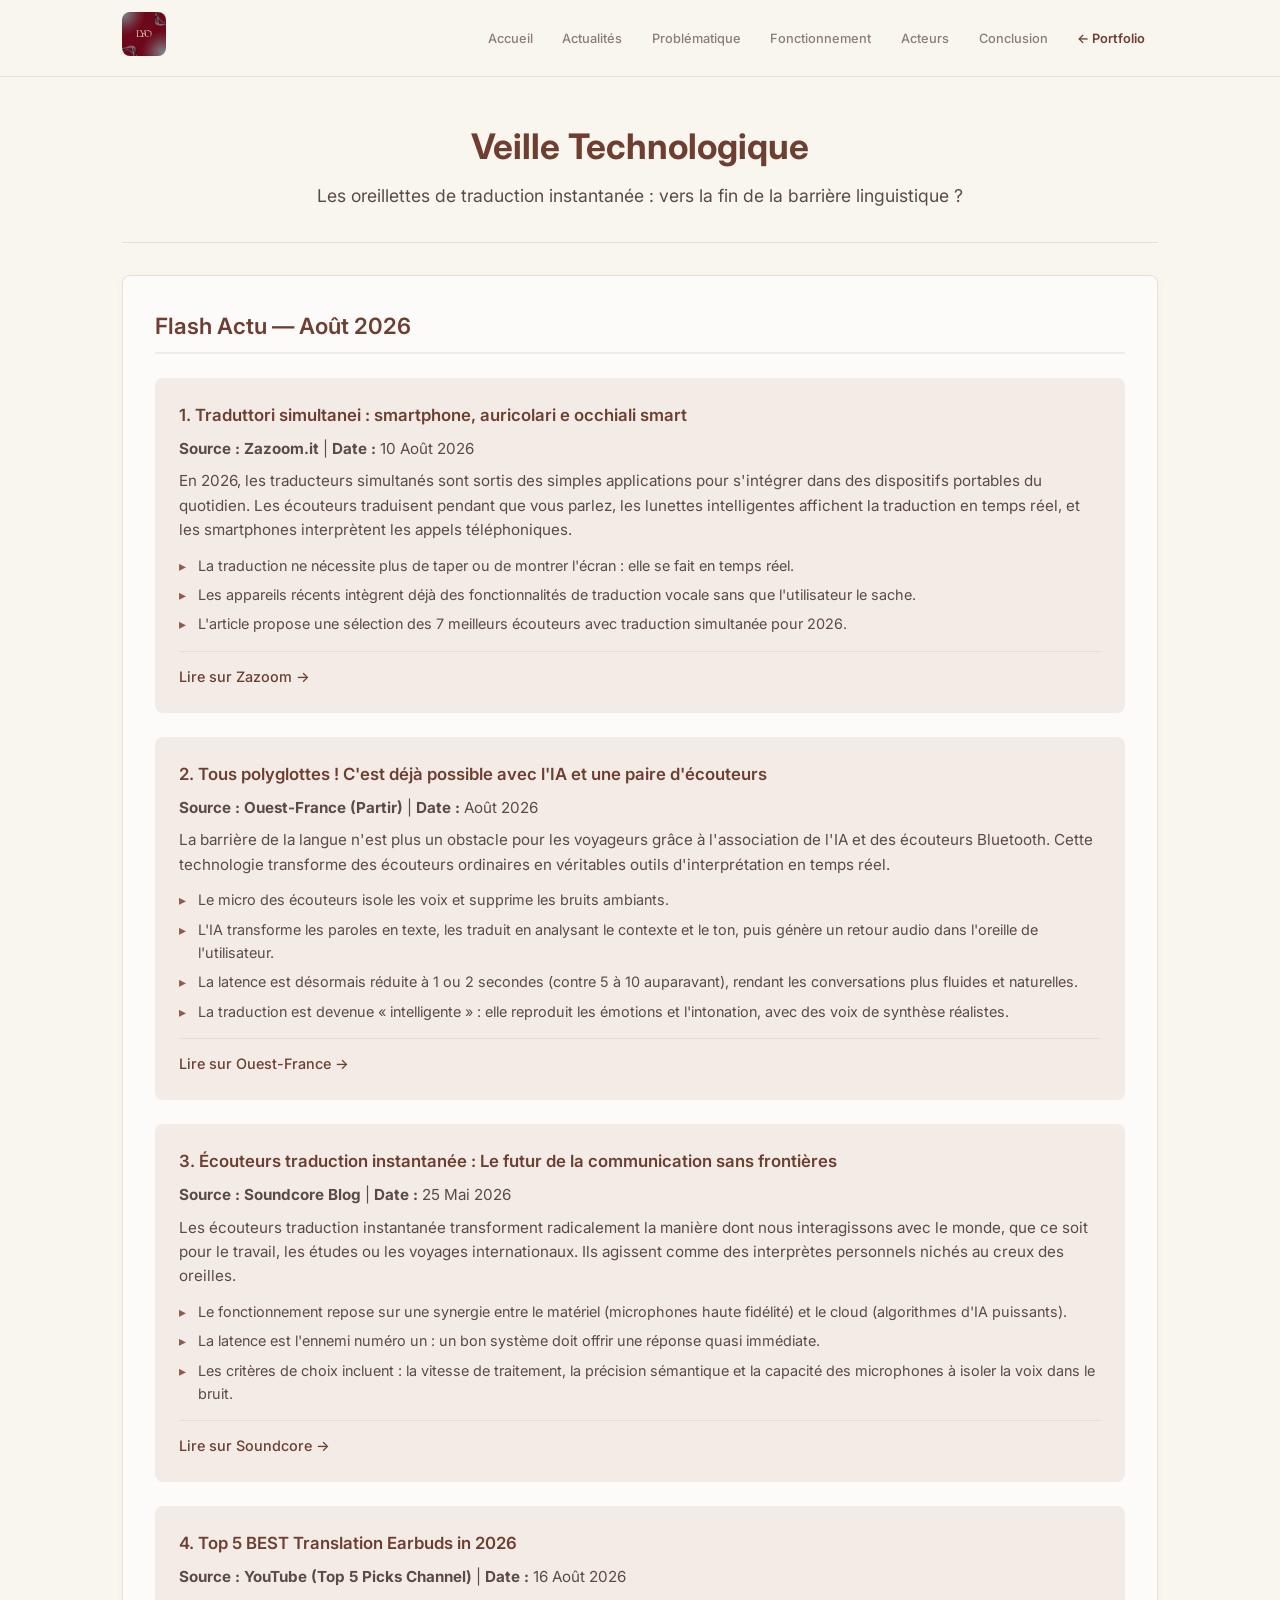
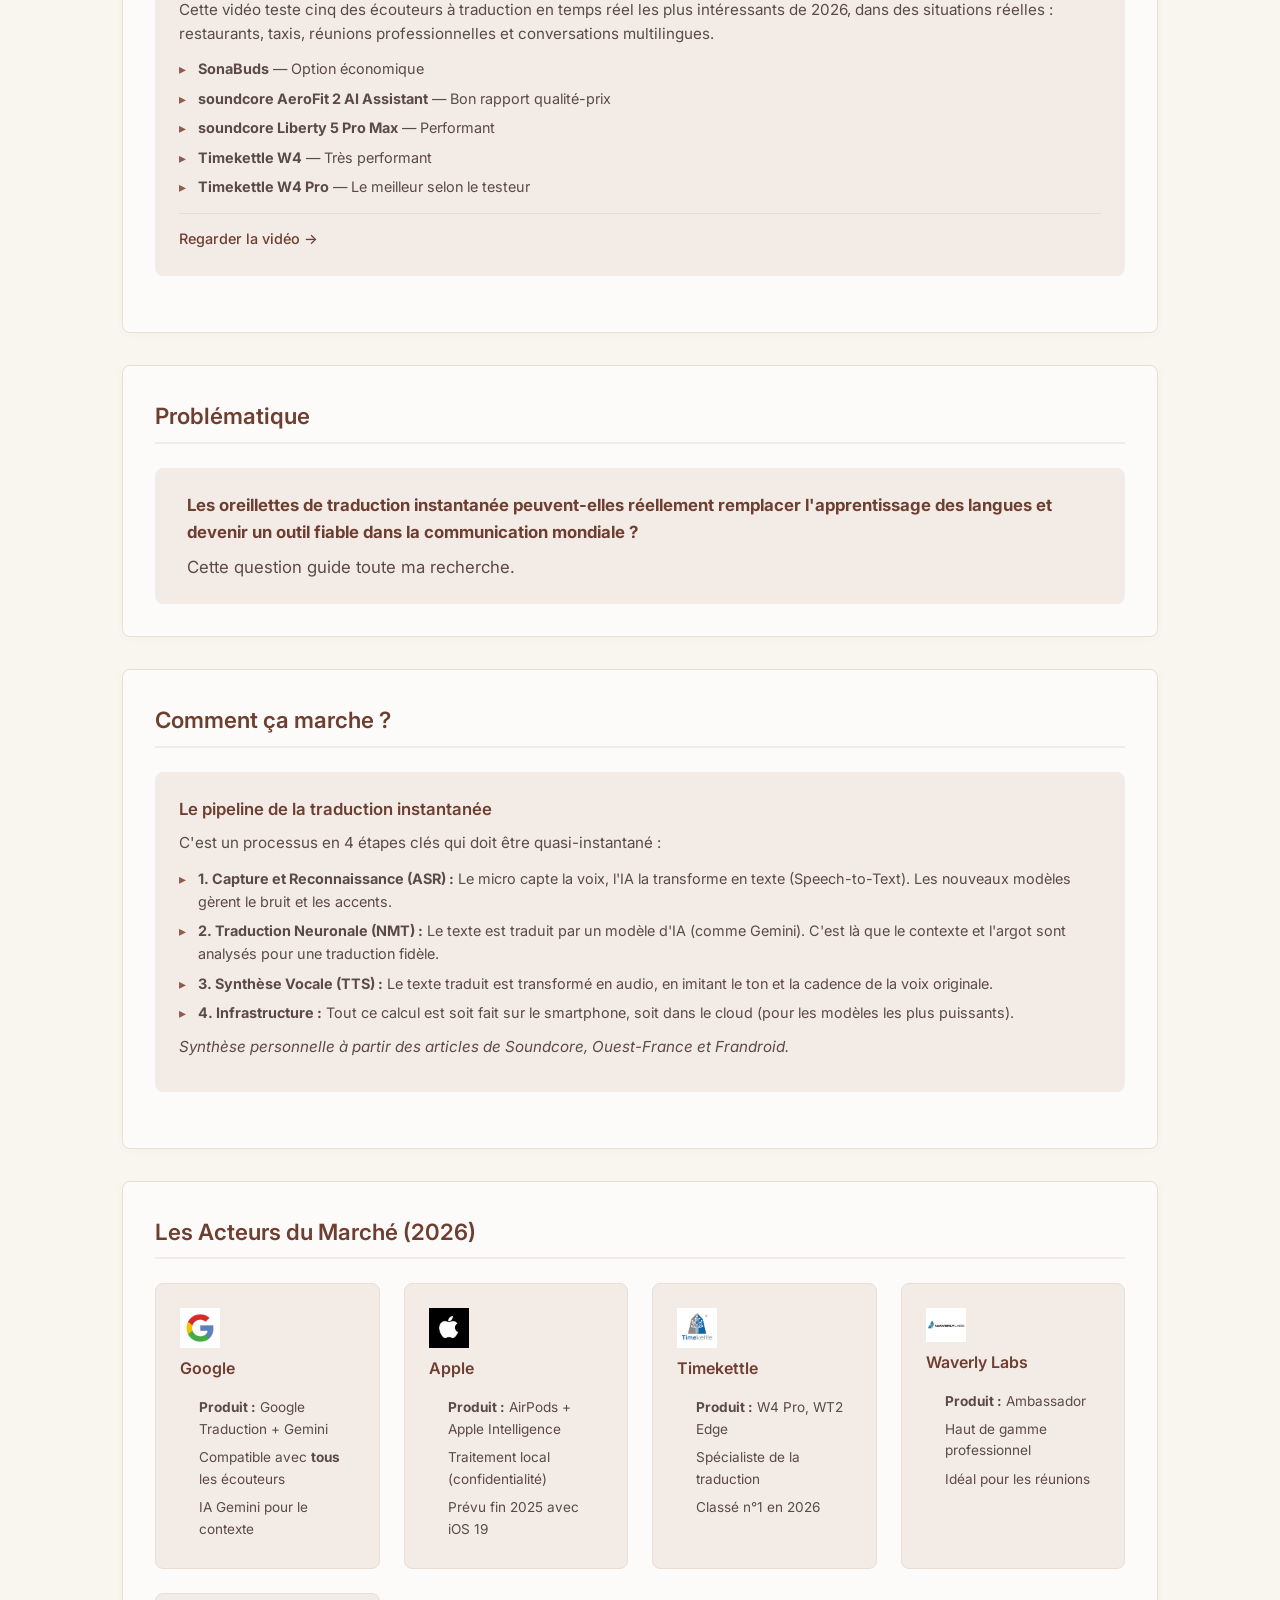
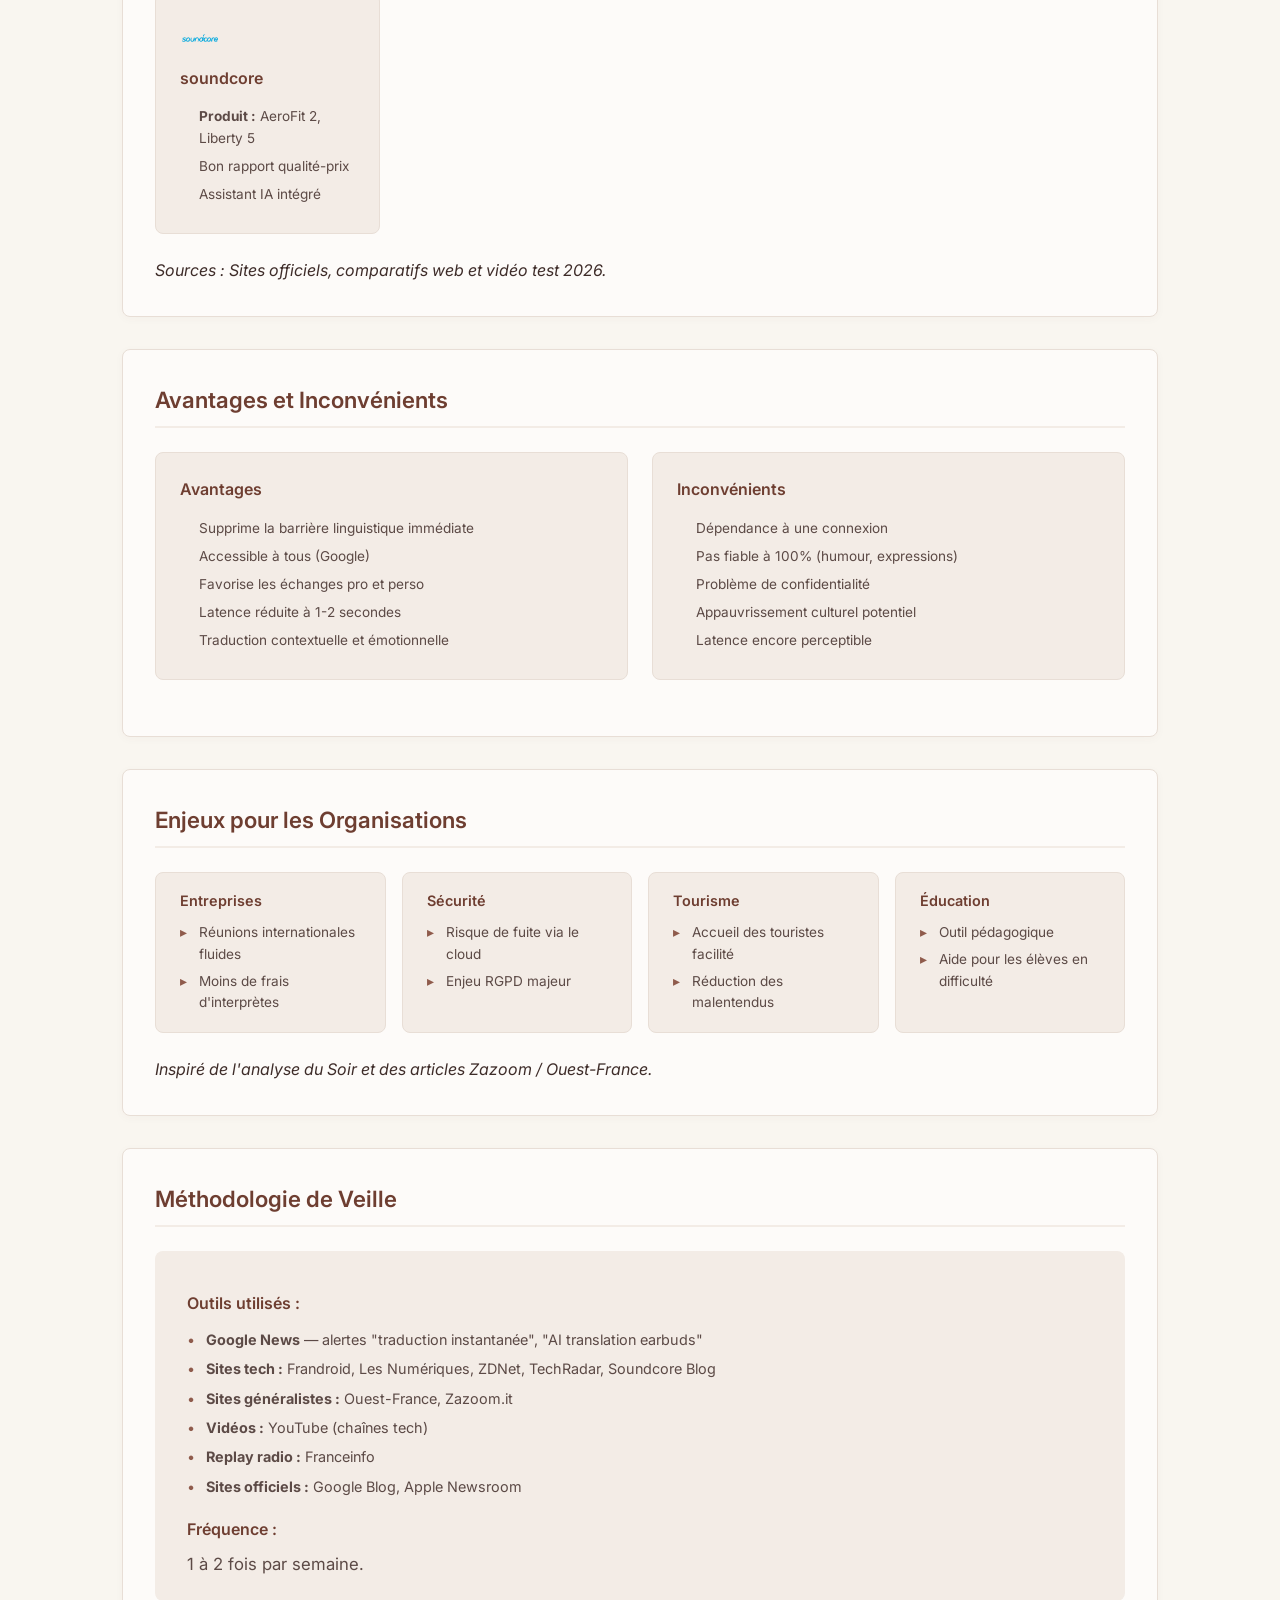
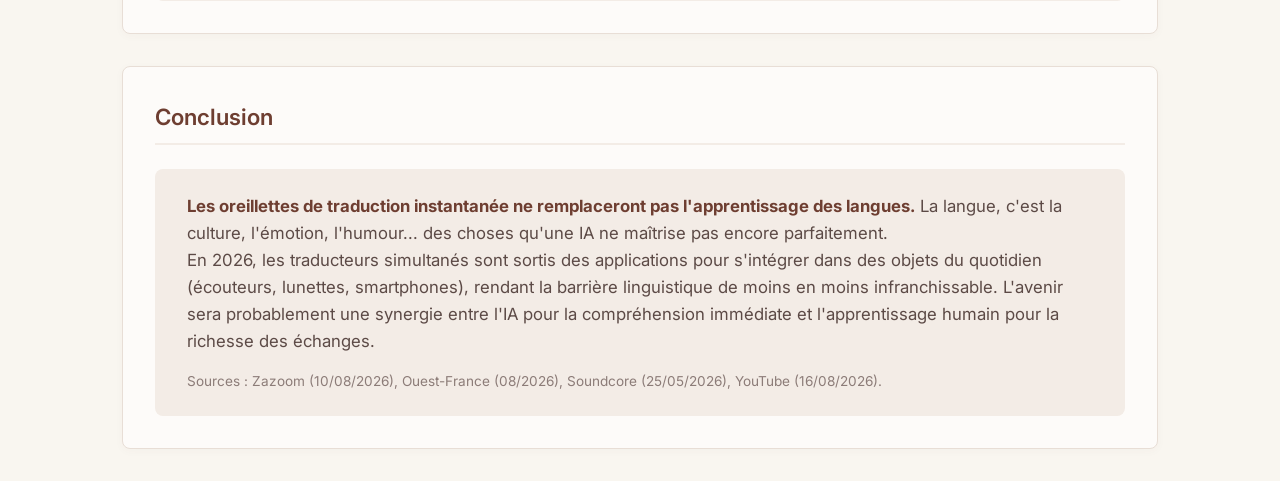
==== commit 1b897722: "Refactor styles for improved color palette and UI Updated CSS variables and styles for a softer colo" ====
--- a/VeilleTechnoLucre.html
+++ b/VeilleTechnoLucre.html
@@ -12,15 +12,17 @@
 
     <style>
         /*  CSS DE LA PAGE VEILLE (en harmonie avec le portfolio) */
-        /* 1. VARIABLES */
+        /* 1. VARIABLES - PALETTE MARRON DOUCE */
         :root {
-            --noir: #1a1a1a;
-            --blanc: #f5ede0;
-            --gris-clair: #f5ede0;
-            --gris: #8a8a8a;
-            --gris-fonce: #3d3d3d;
-            --accent: #8b1a1a;
-            --accent-clair: #b33a3a;
+            --noir: #3e2c29; /* Marron très foncé pour le texte (plus doux que le noir) */
+            --blanc: #f9f6f0; /* Fond crème doux */
+            --fond-carte: #fdfbf9; /* Fond des cartes blanc cassé */
+            --fond-element: #f3ece6; /* Fond des blocs internes beige */
+            --gris: #8c7c78; /* Marron grisé pour le texte secondaire */
+            --gris-fonce: #5c4a46; /* Marron moyen pour la lecture */
+            --accent: #6e3e31; /* Marron châtaigne principal */
+            --accent-clair: #8f5b4c; /* Marron plus clair pour les survols */
+            --bordure: #e8ded6; /* Couleur des bordures douces */
             --police: 'Inter', 'Helvetica Neue', sans-serif;
         }
         
@@ -53,16 +55,16 @@
             padding: 0 2rem;
         }
 
-        /* 3. NAVIGATION (identique à ton header principal) */
+        /* 3. NAVIGATION */
         .navigation-veille {
             position: fixed;
             top: 0;
             left: 0;
             width: 100%;
             z-index: 1000;
-            background: rgba(255, 255, 255, 0.95);
+            background: rgba(249, 246, 240, 0.95);
             backdrop-filter: blur(10px);
-            border-bottom: 1px solid #eee;
+            border-bottom: 1px solid var(--bordure);
             padding: 0.75rem 0;
         }
 
@@ -96,21 +98,21 @@
 
         .menu a:hover {
             color: var(--noir);
-            background: #f0f0f0;
+            background: var(--fond-element);
         }
 
         /* 4. EN-TÊTE DE LA PAGE */
         .en-tete-veille {
             text-align: center;
             padding: 3rem 0 2rem;
-            border-bottom: 1px solid #eee;
+            border-bottom: 1px solid var(--bordure);
             margin-bottom: 2rem;
         }
 
         .en-tete-veille h2 {
             font-size: 2.2rem;
             font-weight: 700;
-            color: var(--noir);
+            color: var(--accent);
         }
 
         .en-tete-veille p {
@@ -121,16 +123,18 @@
 
         /* 5. SECTIONS DE VEILLE */
         .sujet-veille {
-            background: var(--blanc);
+            background: var(--fond-carte);
             border-radius: 8px;
             padding: 2rem;
             margin-bottom: 2rem;
-            border: 1px solid #eee;
+            border: 1px solid var(--bordure);
             transition: all 0.2s ease;
+            box-shadow: 0 2px 10px rgba(110, 62, 49, 0.03);
         }
 
         .sujet-veille:hover {
-            border-color: var(--accent);
+            border-color: var(--accent-clair);
+            box-shadow: 0 4px 15px rgba(110, 62, 49, 0.08);
         }
 
         .sujet-veille h3 {
@@ -139,12 +143,12 @@
             color: var(--accent);
             margin-bottom: 1.5rem;
             padding-bottom: 0.5rem;
-            border-bottom: 2px solid #f0f0f0;
+            border-bottom: 2px solid var(--fond-element);
         }
 
         /* 6. BLOCS D'EXPLICATION (articles) */
         .bloc-explication {
-            background: #fafafa;
+            background: var(--fond-element);
             border-radius: 8px;
             padding: 1.5rem;
             margin-bottom: 1.5rem;
@@ -154,7 +158,7 @@
             font-size: 1.05rem;
             font-weight: 600;
             margin-bottom: 0.25rem;
-            color: var(--noir);
+            color: var(--accent);
         }
 
         .bloc-explication p {
@@ -180,13 +184,13 @@
             content: '▸';
             position: absolute;
             left: -1.2rem;
-            color: var(--accent);
+            color: var(--accent-clair);
         }
 
         .reference-source {
             margin-top: 0.75rem;
             padding-top: 0.75rem;
-            border-top: 1px solid #eee;
+            border-top: 1px solid var(--bordure);
         }
 
         .reference-source a {
@@ -197,11 +201,12 @@
 
         .reference-source a:hover {
             text-decoration: underline;
+            color: var(--accent-clair);
         }
 
         /* 7. PROBLÉMATIQUE */
         .points-cles {
-            background: #f8f8f8;
+            background: var(--fond-element);
             border-radius: 8px;
             padding: 1.5rem 2rem;
         }
@@ -212,7 +217,7 @@
         }
 
         .points-cles p strong {
-            color: var(--noir);
+            color: var(--accent);
         }
 
         .points-cles h4 {
@@ -239,7 +244,7 @@
             content: '•';
             position: absolute;
             left: -1.2rem;
-            color: var(--accent);
+            color: var(--accent-clair);
         }
 
         /* 8. GRILLE COMPARAISON (acteurs) */
@@ -251,15 +256,15 @@
         }
 
         .avantages-inconvenients {
-            background: #f8f8f8;
+            background: var(--fond-element);
             border-radius: 8px;
             padding: 1.5rem;
-            border: 1px solid #eee;
+            border: 1px solid var(--bordure);
             transition: all 0.2s ease;
         }
 
         .avantages-inconvenients:hover {
-            border-color: var(--accent);
+            border-color: var(--accent-clair);
         }
 
         .avantages-inconvenients h4 {
@@ -309,10 +314,10 @@
         }
 
         .categorie-impact {
-            background: #f8f8f8;
+            background: var(--fond-element);
             border-radius: 8px;
             padding: 1rem 1.5rem;
-            border: 1px solid #eee;
+            border: 1px solid var(--bordure);
         }
 
         .categorie-impact h4 {
@@ -338,7 +343,7 @@
             content: '▸';
             position: absolute;
             left: -1.2rem;
-            color: var(--accent);
+            color: var(--accent-clair);
         }
 
         /* 10. RESPONSIVE */
@@ -354,11 +359,11 @@
                 top: 100%;
                 left: 1rem;
                 right: 1rem;
-                background: var(--blanc);
-                border: 1px solid #eee;
+                background: var(--fond-carte);
+                border: 1px solid var(--bordure);
                 border-radius: 8px;
                 padding: 1rem;
-                box-shadow: 0 8px 24px rgba(0, 0, 0, 0.06);
+                box-shadow: 0 8px 24px rgba(110, 62, 49, 0.08);
             }
 
             .menu.active {
@@ -451,7 +456,7 @@
     <section id="veille_technologique">
         <div class="conteneur">
 
-            <!-- EN-TETE -->
+            <!-- EN-TÊTE -->
             <div id="accueil" class="en-tete-veille">
                 <h2>Veille Technologique</h2>
                 <p>Les oreillettes de traduction instantanée : vers la fin de la barrière linguistique ?</p>
